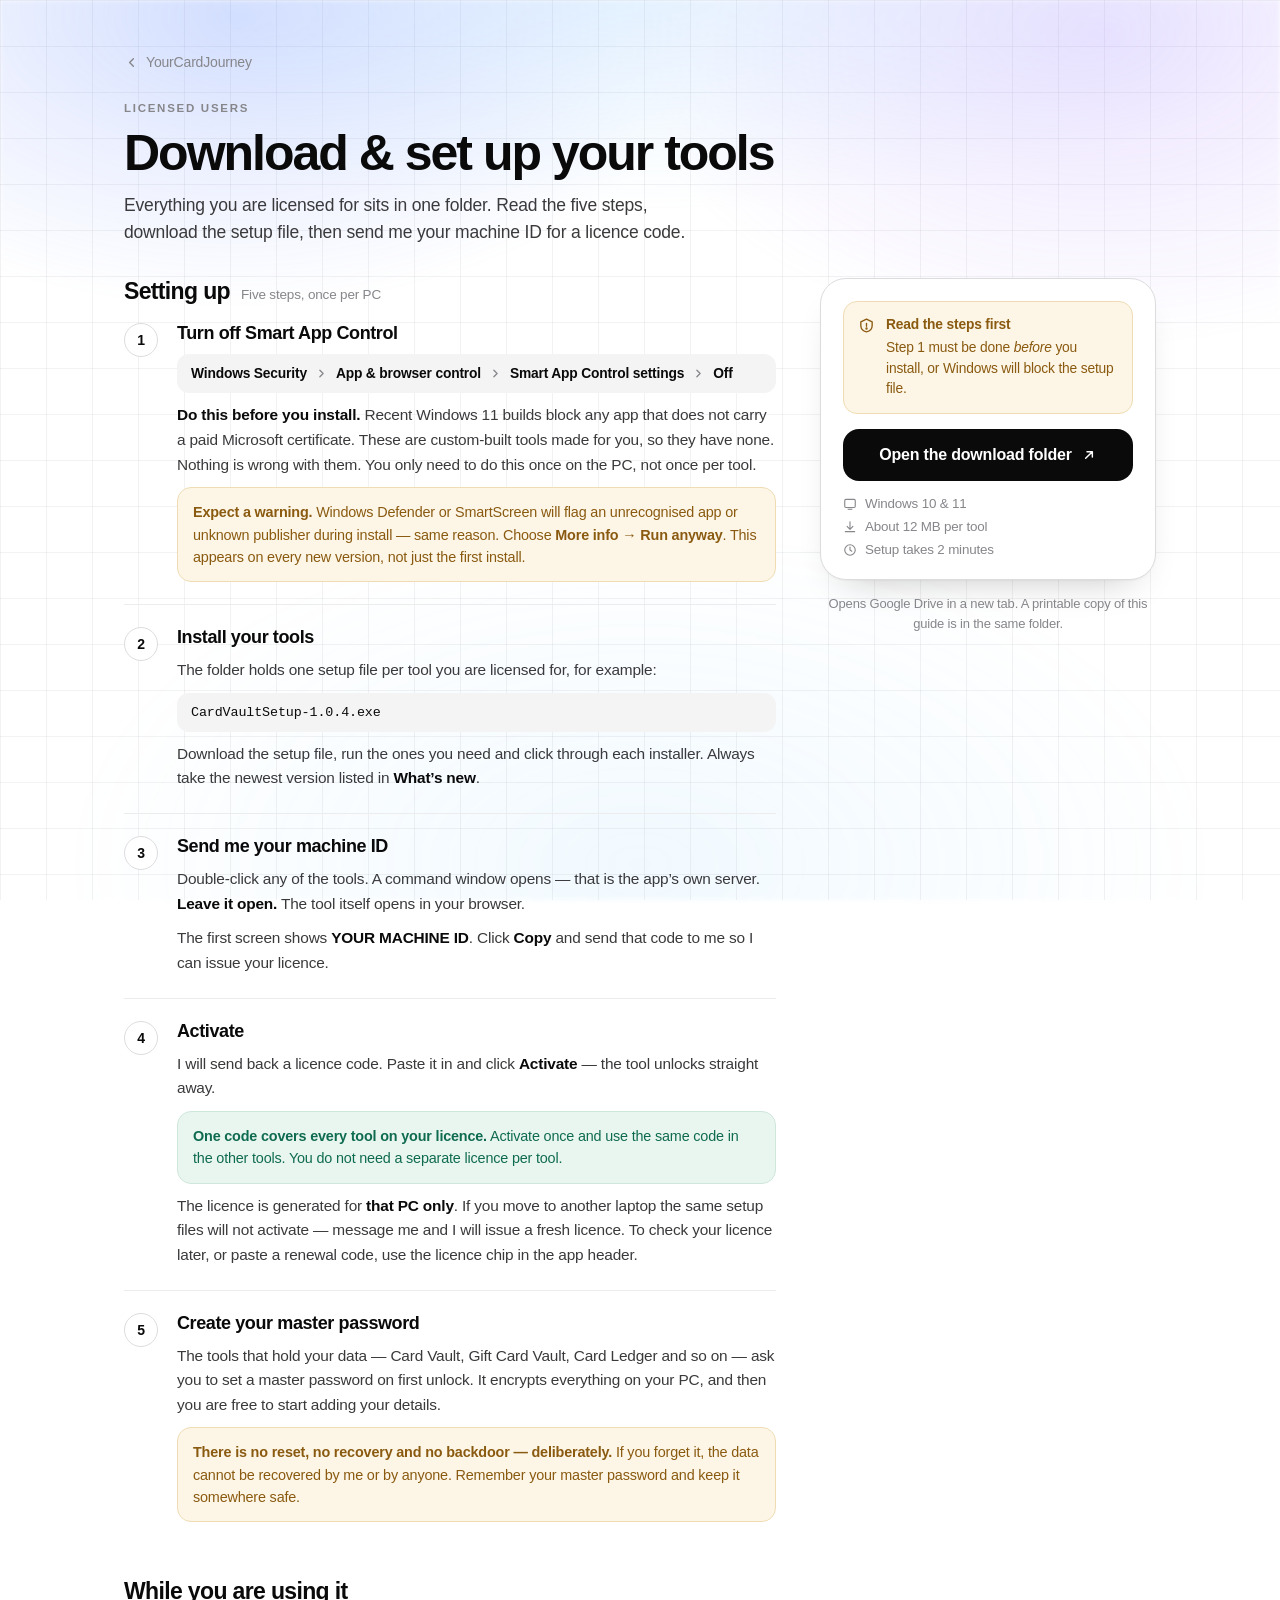
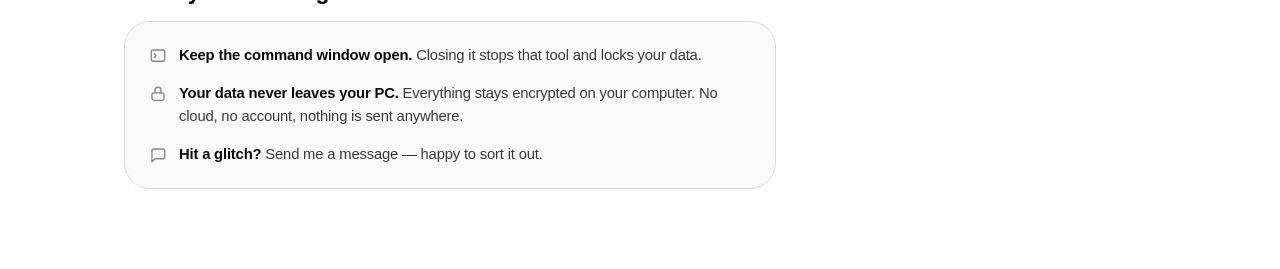
==== download/index.html @ f2fdae92 "Add download page for licensed users Hosts the setup guide at /download and links out to the Drive f" ====
<!DOCTYPE html>
<html lang="en">
<head>
  <meta charset="UTF-8" />
  <meta name="viewport" content="width=device-width, initial-scale=1.0" />
  <title>Download — YourCardJourney</title>
  <meta name="description" content="Download and set up your YourCardJourney tools." />
  <meta name="robots" content="noindex, nofollow" />
  <link rel="icon" type="image/svg+xml" href="../favicon.svg" />
  <link rel="preconnect" href="https://rsms.me/" />
  <link rel="stylesheet" href="https://rsms.me/inter/inter.css" />
  <link rel="stylesheet" href="../styles.css" />
</head>
<body>

<style>
  /* Download page — scoped. Uses the site's own tokens, adds none. */
  .dl{
    --amber:#8a5a10; --amber-bg:#fdf6e7; --amber-line:#efdcb4;
    --ok:#0f6b4f; --ok-bg:#e9f6f0; --ok-line:#cfe6db;
    max-width:1080px;margin:0 auto;
    padding:clamp(28px,6vh,54px) 24px 80px;
    display:flex;flex-direction:column;gap:32px;
  }
  .dl a{transition:color .25s var(--ease),opacity .25s var(--ease),transform .25s var(--ease);}

  .dl-back{
    font-size:14px;color:var(--muted);
    display:inline-flex;align-items:center;gap:7px;width:fit-content;
  }
  .dl-back:hover{color:var(--ink);}

  /* ---- hero ---- */
  .dl-hero{display:flex;flex-direction:column;gap:13px;}
  .dl-eyebrow{
    font-size:11.5px;letter-spacing:.15em;text-transform:uppercase;
    color:var(--muted);font-weight:650;
  }
  .dl-hero h1{
    font-size:clamp(34px,6.4vw,50px);line-height:1.04;
    letter-spacing:-0.04em;font-weight:700;text-wrap:balance;
  }
  .dl-hero p{color:var(--ink-2);font-size:17.5px;line-height:1.55;max-width:58ch;}

  /* ---- two-column shell ---- */
  .dl-cols{
    display:grid;grid-template-columns:minmax(0,1fr) 336px;
    gap:44px;align-items:start;
  }
  .dl-main{display:flex;flex-direction:column;gap:34px;min-width:0;}
  .dl-aside{position:sticky;top:26px;display:flex;flex-direction:column;gap:14px;}

  /* ---- download card (right) ---- */
  .dl-get{
    background:var(--bg);
    border:1px solid var(--line-2);
    border-radius:var(--radius);
    padding:22px;
    display:flex;flex-direction:column;gap:15px;
    box-shadow:0 1px 2px rgba(10,10,11,.04),0 18px 40px -24px rgba(10,10,11,.3);
  }
  .dl-first{
    display:flex;gap:11px;align-items:flex-start;
    border:1px solid var(--amber-line);background:var(--amber-bg);
    border-radius:14px;padding:13px 14px;
  }
  .dl-first svg{flex:none;width:17px;height:17px;color:var(--amber);margin-top:2px;}
  .dl-first p{font-size:13.8px;line-height:1.5;color:var(--amber);}
  .dl-first b{font-weight:700;display:block;margin-bottom:2px;}
  .dl-btn{
    display:flex;align-items:center;justify-content:center;gap:9px;
    background:var(--ink);color:#fff;
    font-size:16px;font-weight:650;letter-spacing:-0.012em;
    padding:17px 20px;border-radius:var(--radius-sm);text-align:center;
  }
  .dl-btn:hover{transform:translateY(-2px);opacity:.92;}
  .dl-btn:focus-visible{outline:2px solid var(--ink);outline-offset:3px;}
  .dl-getmeta{display:flex;flex-direction:column;gap:8px;}
  .dl-getmeta span{
    display:flex;align-items:center;gap:8px;
    font-size:13.4px;color:var(--muted);font-variant-numeric:tabular-nums;
  }
  .dl-getmeta svg{width:14px;height:14px;flex:none;}
  .dl-aside-foot{
    font-size:13px;color:var(--muted);line-height:1.55;text-align:center;padding:0 6px;
  }

  /* ---- section heads ---- */
  .dl-sec{display:flex;flex-direction:column;gap:16px;}
  .dl-sechead{display:flex;align-items:baseline;gap:11px;flex-wrap:wrap;}
  .dl-sechead h2{font-size:23px;letter-spacing:-0.028em;font-weight:700;}
  .dl-sechead em{font-style:normal;font-size:13.5px;color:var(--muted);}

  /* ---- steps ---- */
  .dl-steps{display:flex;flex-direction:column;}
  .dl-step{
    display:grid;grid-template-columns:36px 1fr;gap:17px;
    padding:22px 0;border-top:1px solid var(--line);
  }
  .dl-step:first-child{border-top:none;padding-top:2px;}
  .dl-num{
    width:34px;height:34px;border-radius:50%;
    border:1px solid var(--line-2);background:var(--bg);
    display:flex;align-items:center;justify-content:center;
    font-size:14px;font-weight:700;letter-spacing:-0.02em;
    font-variant-numeric:tabular-nums;
  }
  .dl-body{display:flex;flex-direction:column;gap:10px;min-width:0;}
  .dl-body h3{font-size:18px;letter-spacing:-0.022em;font-weight:650;}
  .dl-body p{font-size:15.4px;line-height:1.6;color:var(--ink-2);}
  .dl-body strong{color:var(--ink);font-weight:650;}

  .dl-path{
    display:block;
    font-family:ui-monospace,"Cascadia Mono",Consolas,monospace;
    font-size:13.4px;letter-spacing:-0.01em;
    background:var(--tile);color:var(--tile-ink);
    border-radius:12px;padding:12px 14px;
    overflow-x:auto;white-space:nowrap;
  }
  .dl-crumb{
    display:flex;flex-wrap:wrap;align-items:center;gap:8px;
    font-size:13.8px;font-weight:600;
    background:var(--tile);border-radius:12px;padding:12px 14px;
  }
  .dl-crumb svg{width:13px;height:13px;color:var(--muted);flex:none;}

  .dl-callout{
    border-radius:14px;padding:13px 15px;
    font-size:14.4px;line-height:1.55;
    border:1px solid var(--amber-line);background:var(--amber-bg);color:var(--amber);
  }
  .dl-callout strong{color:var(--amber);font-weight:700;}
  .dl-callout.is-key{border-color:var(--ok-line);background:var(--ok-bg);color:var(--ok);}
  .dl-callout.is-key strong{color:var(--ok);}

  /* ---- closing notes ---- */
  .dl-notes{
    border:1px solid var(--line-2);border-radius:var(--radius);
    padding:22px 24px;display:flex;flex-direction:column;gap:15px;
    background:var(--bg-soft);
  }
  .dl-note{display:flex;gap:12px;align-items:flex-start;}
  .dl-note svg{flex:none;width:18px;height:18px;margin-top:3px;color:var(--muted);}
  .dl-note span{font-size:14.8px;line-height:1.55;color:var(--ink-2);}
  .dl-note b{color:var(--ink);font-weight:650;}

  /* ---- stacked layout ---- */
  @media (max-width:900px){
    .dl-cols{grid-template-columns:1fr;gap:30px;}
    .dl-aside{position:static;order:-1;}
    .dl-getmeta{flex-direction:row;flex-wrap:wrap;gap:6px 16px;justify-content:center;}
  }
  @media (max-width:560px){
    .dl-step{grid-template-columns:30px 1fr;gap:13px;}
    .dl-num{width:28px;height:28px;font-size:12.5px;}
  }
  @media (prefers-reduced-motion:reduce){ .dl-btn:hover{transform:none;} }
</style>

<main class="dl">

  <a class="dl-back" href="../">
    <svg width="15" height="15" viewBox="0 0 24 24" fill="none" stroke="currentColor" stroke-width="2.2" stroke-linecap="round" stroke-linejoin="round"><path d="M15 18l-6-6 6-6"/></svg>
    YourCardJourney
  </a>

  <header class="dl-hero">
    <div class="dl-eyebrow">Licensed users</div>
    <h1>Download &amp; set up your tools</h1>
    <p>Everything you are licensed for sits in one folder. Read the five steps, download the setup file, then send me your machine ID for a licence code.</p>
  </header>

  <div class="dl-cols">

    <!-- ===== left: the instructions ===== -->
    <div class="dl-main">

      <section class="dl-sec">
        <div class="dl-sechead">
          <h2>Setting up</h2>
          <em>Five steps, once per PC</em>
        </div>

        <div class="dl-steps">

          <div class="dl-step">
            <div class="dl-num">1</div>
            <div class="dl-body">
              <h3>Turn off Smart App Control</h3>
              <div class="dl-crumb">
                Windows Security
                <svg viewBox="0 0 24 24" fill="none" stroke="currentColor" stroke-width="2.4" stroke-linecap="round" stroke-linejoin="round"><path d="M9 18l6-6-6-6"/></svg>
                App &amp; browser control
                <svg viewBox="0 0 24 24" fill="none" stroke="currentColor" stroke-width="2.4" stroke-linecap="round" stroke-linejoin="round"><path d="M9 18l6-6-6-6"/></svg>
                Smart App Control settings
                <svg viewBox="0 0 24 24" fill="none" stroke="currentColor" stroke-width="2.4" stroke-linecap="round" stroke-linejoin="round"><path d="M9 18l6-6-6-6"/></svg>
                Off
              </div>
              <p><strong>Do this before you install.</strong> Recent Windows 11 builds block any app that does not carry a paid Microsoft certificate. These are custom-built tools made for you, so they have none. Nothing is wrong with them. You only need to do this once on the PC, not once per tool.</p>
              <div class="dl-callout">
                <strong>Expect a warning.</strong> Windows Defender or SmartScreen will flag an unrecognised app or unknown publisher during install — same reason. Choose <strong>More info → Run anyway</strong>. This appears on every new version, not just the first install.
              </div>
            </div>
          </div>

          <div class="dl-step">
            <div class="dl-num">2</div>
            <div class="dl-body">
              <h3>Install your tools</h3>
              <p>The folder holds one setup file per tool you are licensed for, for example:</p>
              <code class="dl-path">CardVaultSetup-1.0.4.exe</code>
              <p>Download the setup file, run the ones you need and click through each installer. Always take the newest version listed in <strong>What&rsquo;s new</strong>.</p>
            </div>
          </div>

          <div class="dl-step">
            <div class="dl-num">3</div>
            <div class="dl-body">
              <h3>Send me your machine ID</h3>
              <p>Double-click any of the tools. A command window opens — that is the app&rsquo;s own server. <strong>Leave it open.</strong> The tool itself opens in your browser.</p>
              <p>The first screen shows <strong>YOUR MACHINE ID</strong>. Click <strong>Copy</strong> and send that code to me so I can issue your licence.</p>
            </div>
          </div>

          <div class="dl-step">
            <div class="dl-num">4</div>
            <div class="dl-body">
              <h3>Activate</h3>
              <p>I will send back a licence code. Paste it in and click <strong>Activate</strong> — the tool unlocks straight away.</p>
              <div class="dl-callout is-key">
                <strong>One code covers every tool on your licence.</strong> Activate once and use the same code in the other tools. You do not need a separate licence per tool.
              </div>
              <p>The licence is generated for <strong>that PC only</strong>. If you move to another laptop the same setup files will not activate — message me and I will issue a fresh licence. To check your licence later, or paste a renewal code, use the licence chip in the app header.</p>
            </div>
          </div>

          <div class="dl-step">
            <div class="dl-num">5</div>
            <div class="dl-body">
              <h3>Create your master password</h3>
              <p>The tools that hold your data — Card Vault, Gift Card Vault, Card Ledger and so on — ask you to set a master password on first unlock. It encrypts everything on your PC, and then you are free to start adding your details.</p>
              <div class="dl-callout">
                <strong>There is no reset, no recovery and no backdoor — deliberately.</strong> If you forget it, the data cannot be recovered by me or by anyone. Remember your master password and keep it somewhere safe.
              </div>
            </div>
          </div>

        </div>
      </section>

      <section class="dl-sec">
        <div class="dl-sechead"><h2>While you are using it</h2></div>
        <div class="dl-notes">
          <div class="dl-note">
            <svg viewBox="0 0 24 24" fill="none" stroke="currentColor" stroke-width="1.8" stroke-linecap="round" stroke-linejoin="round"><rect x="3" y="4" width="18" height="15" rx="2.4"/><path d="M7 9l2.5 2.5L7 14"/></svg>
            <span><b>Keep the command window open.</b> Closing it stops that tool and locks your data.</span>
          </div>
          <div class="dl-note">
            <svg viewBox="0 0 24 24" fill="none" stroke="currentColor" stroke-width="1.8" stroke-linecap="round" stroke-linejoin="round"><rect x="4" y="10.5" width="16" height="10" rx="2.4"/><path d="M8 10.5V7a4 4 0 018 0v3.5"/></svg>
            <span><b>Your data never leaves your PC.</b> Everything stays encrypted on your computer. No cloud, no account, nothing is sent anywhere.</span>
          </div>
          <div class="dl-note">
            <svg viewBox="0 0 24 24" fill="none" stroke="currentColor" stroke-width="1.8" stroke-linecap="round" stroke-linejoin="round"><path d="M21 15a2 2 0 01-2 2H8l-4 4V6a2 2 0 012-2h13a2 2 0 012 2z"/></svg>
            <span><b>Hit a glitch?</b> Send me a message — happy to sort it out.</span>
          </div>
        </div>
      </section>

    </div>

    <!-- ===== right: the download ===== -->
    <aside class="dl-aside">
      <div class="dl-get">

        <div class="dl-first">
          <svg viewBox="0 0 24 24" fill="none" stroke="currentColor" stroke-width="1.9" stroke-linecap="round" stroke-linejoin="round"><path d="M12 3l8 4v5c0 4.6-3.4 8-8 9-4.6-1-8-4.4-8-9V7z"/><path d="M12 9v4"/><circle cx="12" cy="16.2" r=".7" fill="currentColor"/></svg>
          <p><b>Read the steps first</b>Step 1 must be done <em>before</em> you install, or Windows will block the setup file.</p>
        </div>

        <a class="dl-btn" href="https://drive.google.com/drive/folders/1nf1-8qKy1VycsJZbAxqwrcM1m_9rarsT" target="_blank" rel="noopener">
          Open the download folder
          <svg width="16" height="16" viewBox="0 0 24 24" fill="none" stroke="currentColor" stroke-width="2.2" stroke-linecap="round" stroke-linejoin="round"><path d="M7 17L17 7M9 7h8v8"/></svg>
        </a>

        <div class="dl-getmeta">
          <span><svg viewBox="0 0 24 24" fill="none" stroke="currentColor" stroke-width="1.9" stroke-linejoin="round"><rect x="3" y="4" width="18" height="14" rx="2"/><path d="M8 21h8"/></svg>Windows 10 &amp; 11</span>
          <span><svg viewBox="0 0 24 24" fill="none" stroke="currentColor" stroke-width="1.9" stroke-linecap="round" stroke-linejoin="round"><path d="M12 3v12M7 11l5 5 5-5M4 20h16"/></svg>About 12 MB per tool</span>
          <span><svg viewBox="0 0 24 24" fill="none" stroke="currentColor" stroke-width="1.9" stroke-linecap="round" stroke-linejoin="round"><circle cx="12" cy="12" r="9"/><path d="M12 7v5l3 2"/></svg>Setup takes 2 minutes</span>
        </div>

      </div>
      <div class="dl-aside-foot">Opens Google Drive in a new tab. A printable copy of this guide is in the same folder.</div>
    </aside>

  </div>

</main>
</body>
</html>
---- styles.css ----
:root {
  --bg: #ffffff;
  --bg-soft: #fafafa;
  --tile: #f4f4f5;
  --tile-ink: #0b0b0c;
  --ink: #0a0a0b;
  --ink-2: #3a3a3d;
  --muted: #86868b;
  --line: #ececed;
  --line-2: #dcdcde;
  --radius: 26px;
  --radius-sm: 16px;
  --max: 1200px;
  --ease: cubic-bezier(0.22, 1, 0.36, 1);
  --font: "Inter var", "Inter", -apple-system, BlinkMacSystemFont, "SF Pro Display", "Segoe UI", sans-serif;
}

* { box-sizing: border-box; margin: 0; padding: 0; }

html { scroll-behavior: smooth; -webkit-text-size-adjust: 100%; }

body {
  font-family: var(--font);
  background: var(--bg);
  color: var(--ink);
  letter-spacing: -0.011em;
  -webkit-font-smoothing: antialiased;
  text-rendering: optimizeLegibility;
  overflow-x: hidden;
  position: relative;
}

/* ---------- Ambient background: fine grid + soft gradients ---------- */
/* Layer 1 — faint horizontal + vertical lines, radially masked so they
   stay whisper-light and never read as harsh contrast. */
/* Full-bleed rectangle grid — spans the entire page end to end,
   behind the header, hero, tools, license cards and footer alike.
   No radial mask: the ruled lines run edge to edge, kept whisper-light. */
body::before {
  content: "";
  position: fixed;
  inset: 0;
  z-index: -2;
  pointer-events: none;
  background-image:
    linear-gradient(to right, rgba(15, 23, 42, 0.055) 1px, transparent 1px),
    linear-gradient(to bottom, rgba(15, 23, 42, 0.055) 1px, transparent 1px);
  background-size: 46px 46px;
}

/* Layer 2 — soft, transparent colour washes (blue / lavender / cyan)
   that bleed together like the reference, no hard edges. */
body::after {
  content: "";
  position: fixed;
  inset: 0;
  z-index: -1;
  pointer-events: none;
  background:
    radial-gradient(54% 46% at 18% 2%,  rgba(99, 132, 255, 0.24), transparent 70%),
    radial-gradient(52% 48% at 86% 4%,  rgba(168, 128, 255, 0.22), transparent 72%),
    radial-gradient(70% 30% at 50% 0%,  rgba(120, 200, 255, 0.16), transparent 78%),
    radial-gradient(60% 50% at 50% 96%, rgba(120, 200, 255, 0.10), transparent 75%);
  filter: blur(2px);
}

::selection { background: var(--ink); color: #fff; }

a { color: inherit; text-decoration: none; }

/* ---------- Nav ---------- */
.nav {
  position: sticky;
  top: 0;
  z-index: 50;
  /* transparent at the top so the grid + gradient show through the header */
  background: transparent;
  border-bottom: 1px solid transparent;
  transition: border-color 0.4s var(--ease), background 0.4s var(--ease), backdrop-filter 0.4s var(--ease);
}

.nav.scrolled {
  border-bottom-color: var(--line);
  background: rgba(255, 255, 255, 0.85);
  backdrop-filter: saturate(180%) blur(20px);
  -webkit-backdrop-filter: saturate(180%) blur(20px);
}

.nav-inner {
  max-width: var(--max);
  margin: 0 auto;
  padding: 10px 26px;
  display: flex;
  align-items: center;
  justify-content: space-between;
  gap: 20px;
}

/* Brand lockup — jewel mark + two-tone wordmark + micro-tagline */
.brand {
  display: inline-flex;
  align-items: center;
  gap: 13px;
  transition: transform 0.3s var(--ease);
}
.brand:hover { transform: translateY(-1px); }
.brand:active { transform: translateY(0); }

/* the mark — a solid ink tile with a single clean card-on-a-journey glyph */
.brand-mark {
  display: inline-flex;
  align-items: center;
  border-radius: 13px;
  box-shadow:
    0 1px 2px rgba(8, 11, 18, 0.20),
    0 6px 16px -8px rgba(8, 11, 18, 0.30);
  transition: box-shadow 0.35s var(--ease), transform 0.35s var(--ease);
}
.brand-mark .ico {
  width: 44px; height: 44px;
  display: block;
}
.brand:hover .brand-mark {
  transform: translateY(-1px) scale(1.03);
  box-shadow:
    0 1px 2px rgba(8, 11, 18, 0.22),
    0 12px 24px -10px rgba(8, 11, 18, 0.42);
}
/* the journey line draws itself on hover */
.mk-rise {
  stroke-dasharray: 100;
  stroke-dashoffset: 0;
  transition: stroke-dashoffset 0.7s var(--ease);
}
.brand:hover .mk-rise { stroke-dashoffset: 100; animation: mk-redraw 0.7s var(--ease) 0.02s; }
@keyframes mk-redraw {
  0%   { stroke-dashoffset: 100; }
  100% { stroke-dashoffset: 0; }
}

/* wordmark — "YourCard" in ink, "Journey" in a quiet muted tone */
.brand-text {
  display: flex;
  flex-direction: column;
  gap: 3px;
}
.brand-word {
  font-family: var(--font);
  font-weight: 780;
  font-size: 21px;
  letter-spacing: -0.032em;
  line-height: 1;
  color: var(--ink);
  white-space: nowrap;
}
.brand-word em {
  font-style: normal;
  font-weight: 640;
  color: var(--muted);
  transition: color 0.35s var(--ease);
}
.brand:hover .brand-word em { color: var(--ink-2); }
.brand-tag {
  font-size: 10px;
  font-weight: 600;
  letter-spacing: 0.14em;
  text-transform: uppercase;
  color: var(--muted);
  white-space: nowrap;
}

@media (prefers-reduced-motion: reduce) {
  .mk-rise { transition: none; }
  .brand:hover .mk-rise { animation: none; }
}

.nav-links { display: flex; gap: 30px; }

.nav-links a {
  position: relative;
  color: var(--muted);
  font-size: 14.5px;
  font-weight: 500;
  padding: 4px 0;
  transition: color 0.25s var(--ease);
}

.nav-links a::after {
  content: "";
  position: absolute;
  left: 0; right: 0; bottom: -2px;
  height: 1.5px;
  background: var(--ink);
  transform: scaleX(0);
  transform-origin: left;
  transition: transform 0.35s var(--ease);
}

.nav-links a:hover { color: var(--ink); }
.nav-links a:hover::after,
.nav-links a.active::after { transform: scaleX(1); }
.nav-links a.active { color: var(--ink); }

/* ---------- Hero ---------- */
.hero {
  max-width: var(--max);
  margin: 0 auto;
  padding: 34px 26px 20px;
  text-align: center;
  position: relative;
}
.hero > *:not(.hero-fx):not(.speedway) { position: relative; z-index: 2; }

/* ---------- Rotating 3D time / automation backdrop ---------- */
.hero-fx {
  position: absolute;
  inset: -30px 0 0;
  z-index: 0;
  pointer-events: none;
  overflow: hidden;
  perspective: 900px;          /* gives the tumble real depth */
}
.hero-fx .fx {
  position: absolute;
  color: var(--ink);
  opacity: 0.22;
  stroke-width: 1.5;
  transform-box: fill-box;
  transform-origin: center;
  will-change: transform;
  animation: fx-tumble linear infinite, fx-float ease-in-out infinite alternate;
}
.hero-fx .fx path,
.hero-fx .fx circle,
.hero-fx .fx line,
.hero-fx .fx polyline { vector-effect: non-scaling-stroke; }

/* clean in-plane spin — the glyphs clearly rotate like turning cogs */
@keyframes fx-tumble {
  to { transform: rotate(360deg); }
}
@keyframes fx-float { to { translate: 0 -18px; } }

/* each shape: own position, size, speed & spin axis — kept out of the text column */
.fx-clock     { top: 12%;  left: 7%;   width: 74px;  height: 74px;  opacity: 0.18; animation-duration: 14s, 7s; }
.fx-gear      { top: 56%;  left: 12%;  width: 58px;  height: 58px;  animation-duration: 11s, 9s;  animation-direction: reverse, alternate; }
.fx-stopwatch { top: 16%;  right: 8%;  width: 66px;  height: 66px;  animation-duration: 13s, 8s;  animation-direction: reverse, alternate; }
.fx-loop      { top: 62%;  right: 11%; width: 62px;  height: 62px;  animation-duration: 10s, 6.5s; }
.fx-poly      { top: 36%;  left: 2%;   width: 88px;  height: 88px;  opacity: 0.12; animation-duration: 18s, 11s; }
.fx-hourglass { top: 40%;  right: 2%;  width: 54px;  height: 54px;  animation-duration: 12s, 7.5s; animation-direction: reverse, alternate; }

/* ---------- Footer acceleration line ----------
   Story: a clock walks the track by hand at a 0.5× crawl (red). At the
   1K-cards checkpoint it steps up to 1.0× (amber); at the Tools gear it
   rockets to 3.4× (green) and is gone. Told in the page's own thin,
   abstract line-art — no cartoon.

   Timing budget (11s loop): the crawl gets most of the clock, the sprint
   almost none — so the eye reads distance ÷ speed as real acceleration.
     0%→53%  : 0.5×  crawl   (0% → 16%, the long walk)
     53%→80% : 1.8×  faster  (16% → 53%)
     80%→100%: 3.4×  sprint  (53% → 104%, gone) */
.boostline {
  --boost-red:   #ef4444;
  --boost-amber: #f59e0b;
  --boost-green: #0ea371;
  position: relative;
  max-width: var(--max);
  margin: 0 auto;
  text-align: center;
}
.boost-track {
  position: relative;
  height: 60px;
  /* the baseline the traveller rides on */
  background: linear-gradient(90deg, transparent, var(--line-2) 14%, var(--line-2) 86%, transparent) center / 100% 1.5px no-repeat;
  -webkit-mask-image: linear-gradient(90deg, transparent, #000 8%, #000 92%, transparent);
  mask-image: linear-gradient(90deg, transparent, #000 8%, #000 92%, transparent);
  overflow: hidden;
}
/* steady pace ticks on the approach — a calm, even rhythm that fades
   out as it nears the first checkpoint */
.boost-track .pace {
  position: absolute;
  left: 0; top: 50%;
  width: 16%; height: 12px;
  transform: translateY(-50%);
  background: repeating-linear-gradient(90deg, var(--line-2) 0 1.5px, transparent 1.5px 30px);
  -webkit-mask-image: linear-gradient(90deg, transparent, #000 20%, transparent);
  mask-image: linear-gradient(90deg, transparent, #000 20%, transparent);
  opacity: 0.9;
}
/* ── the two card checkpoints ──
   node-a (16%) and node-b (53%). Each sits dim on the line and flares in
   its stage colour the instant the clock touches it. */
.boost-track .node {
  position: absolute;
  top: 50%;
  transform: translate(-50%, -50%);
  color: var(--line-2);
  line-height: 0;
}
.boost-track .node svg { display: block; width: 38px; height: 38px; }
.boost-track .node-a { left: 16%; animation: node-a-lit 11s infinite; }
.boost-track .node-b { left: 53%; animation: node-b-lit 11s infinite; }
@keyframes node-a-lit {              /* lights amber when touched, then holds lit until the clock exits */
  0%, 51%   { color: var(--line-2); filter: none; }
  53%       { color: var(--boost-amber); filter: drop-shadow(0 0 8px rgba(245, 158, 11, 0.65)); }
  100%      { color: var(--boost-amber); filter: drop-shadow(0 0 4px rgba(245, 158, 11, 0.35)); }
}
@keyframes node-b-lit {             /* flares green as the 1.8× → 3.4× sprint fires */
  0%, 78%   { color: var(--line-2); filter: none; }
  80%       { color: var(--boost-green); filter: drop-shadow(0 0 8px rgba(14, 163, 113, 0.65)); }
  100%      { color: var(--boost-green); filter: drop-shadow(0 0 4px rgba(14, 163, 113, 0.35)); }
}
/* the traveller: an analog clock with a stretching speed-tail (::before) */
.boost-track .comet {
  position: absolute;
  top: 50%; left: 0;
  transform: translateY(-50%);
  width: 40px; height: 40px;
  color: var(--boost-red);        /* red crawl → amber → green sprint */
  will-change: left;
  filter: drop-shadow(0 0 5px currentColor);
  animation: comet-travel 11s infinite, comet-color 11s infinite;
}
.boost-track .comet svg { display: block; width: 40px; height: 40px; }
@keyframes comet-travel {
  0%   { left: -4%; animation-timing-function: linear; }          /* 0.5× crawl by hand */
  53%  { left: 16%; animation-timing-function: linear; }          /* touch card 1 → 1.8× */
  80%  { left: 53%; animation-timing-function: cubic-bezier(0.5, 0, 0.75, 0.25); } /* touch card 2 → 3.4× */
  100% { left: 104%; }                                            /* gone */
}
@keyframes comet-color {
  0%,   52.9% { color: var(--boost-red); }     /* stage 1 — 0.5× */
  53%,  79.9% { color: var(--boost-amber); }   /* stage 2 — 1.8× */
  80%,  100%  { color: var(--boost-green); }   /* stage 3 — 3.4× */
}
/* the hands step up a gear at each checkpoint — 1 turn in the long crawl,
   2 in the middle, 3 in the blur-fast sprint: the same distance-÷-speed
   read, told on the dial. */
.boost-track .comet .ch-h,
.boost-track .comet .ch-m {
  transform-box: view-box;
  transform-origin: 12px 12px;
}
.boost-track .comet .ch-m { animation: hand-accel 11s linear infinite; }
.boost-track .comet .ch-h { animation: hand-accel-slow 11s linear infinite; }
@keyframes hand-accel {
  0%   { transform: rotate(0deg); }
  53%  { transform: rotate(360deg); }    /* 0.5× — one slow sweep */
  80%  { transform: rotate(1080deg); }   /* 1.8× — much more ground */
  100% { transform: rotate(2160deg); }   /* 3.4× — spun into a blur */
}
@keyframes hand-accel-slow {
  0%   { transform: rotate(0deg); }
  53%  { transform: rotate(60deg); }
  80%  { transform: rotate(230deg); }
  100% { transform: rotate(560deg); }
}
.boost-track .comet::before {
  content: "";
  position: absolute;
  right: 100%; top: 50%;
  height: 2px;
  margin-right: -3px;
  transform: translateY(-50%);
  border-radius: 2px;
  background: linear-gradient(90deg, transparent, currentColor);
  animation: comet-tail 11s infinite;
}
@keyframes comet-tail {
  0%,  52%  { width: 8px;   opacity: 0.4; }   /* stub during the 0.5× crawl */
  53%, 78%  { width: 26px;  opacity: 0.7; }   /* a little longer at 1.8× */
  91%       { width: 120px; opacity: 0.95; }  /* streaked out in the 3.4× sprint */
  100%      { width: 40px;  opacity: 0; }
}
.boost-caption {
  margin-top: 8px;
  font-size: clamp(19px, 2.6vw, 25px);
  letter-spacing: -0.025em;
  line-height: 1.35;
  color: var(--muted);
}
.boost-caption .grad-word { font-weight: 600; }
@media (prefers-reduced-motion: reduce) {
  .boost-track .comet,
  .boost-track .comet::before,
  .boost-track .comet .ch-h,
  .boost-track .comet .ch-m,
  .boost-track .node-a,
  .boost-track .node-b { animation: none; }
  .boost-track .comet { left: 104%; color: var(--boost-green); }
  .boost-track .node-a { color: var(--boost-amber); }
  .boost-track .node-b { color: var(--boost-green); }
}

.eyebrow {
  display: inline-flex;
  align-items: center;
  gap: 8px;
  font-size: 12.5px;
  font-weight: 500;
  letter-spacing: 0.04em;
  text-transform: uppercase;
  color: var(--muted);
  padding: 7px 14px;
  border: 1px solid var(--line);
  border-radius: 999px;
  margin-bottom: 34px;
}

.eyebrow .dot {
  width: 6px; height: 6px; border-radius: 50%;
  background: var(--ink);
  animation: pulse 2.4s var(--ease) infinite;
}

@keyframes pulse {
  0%, 100% { opacity: 1; transform: scale(1); }
  50% { opacity: 0.35; transform: scale(0.75); }
}

.hero h1 {
  font-size: clamp(38px, 6.4vw, 74px);
  font-weight: 680;
  line-height: 1.02;
  letter-spacing: -0.045em;
}

.hero h1 .line { display: block; overflow: hidden; }
.hero h1 .line span { display: inline-block; will-change: transform; }
.js .hero h1 .line span { transform: translateY(108%); animation: rise 0.95s var(--ease) forwards; }
.js .hero h1 .line:nth-child(1) span { animation-delay: 0.12s; }
.js .hero h1 .line:nth-child(2) span { animation-delay: 0.21s; }
@keyframes rise { to { transform: translateY(0); } }

/* gradient keyword in the headline */
.grad-word {
  font-style: normal;
  background: linear-gradient(100deg, #6366f1 0%, #a855f7 34%, #ec4899 62%, #f97316 100%);
  -webkit-background-clip: text;
  background-clip: text;
  -webkit-text-fill-color: transparent;
  color: transparent;
}

.hero-sub {
  margin: 34px auto 0;
  max-width: 560px;
  font-size: clamp(16px, 2vw, 19px);
  line-height: 1.5;
  color: var(--muted);
  font-weight: 400;
}

/* staggered story reveal */
.js .hero-sub > * { opacity: 0; transform: translateY(14px); animation: story-in 0.8s var(--ease) forwards; }
.js .hero-sub > *:nth-child(1) { animation-delay: 0.45s; }
.js .hero-sub > *:nth-child(2) { animation-delay: 0.62s; }
.js .hero-sub > *:nth-child(3) { animation-delay: 0.82s; }
.js .hero-sub > *:nth-child(4) { animation-delay: 1.0s; }
@keyframes story-in { to { opacity: 1; transform: translateY(0); } }

.story-open {
  font-size: 13px;
  font-weight: 560;
  letter-spacing: 0.09em;
  text-transform: uppercase;
  color: var(--muted);
}

/* escalation: cards → rewards → chaos, each louder than the last */
.hero-sub-accent {
  margin-top: 14px;
  font-size: clamp(19px, 2.6vw, 25px);
  letter-spacing: -0.025em;
  line-height: 1.35;
}
.esc-1 { font-weight: 480; color: var(--muted); }
.esc-2 { font-weight: 600; color: var(--ink-2); }
.esc-3 {
  font-weight: 720;
  background: linear-gradient(95deg, var(--ink) 20%, #dc2626 75%, #f97316 100%);
  -webkit-background-clip: text;
  background-clip: text;
  -webkit-text-fill-color: transparent;
  color: transparent;
}

.story-intro { margin-top: 16px; }

/* "Your Private Apps" label sitting above the three promise pills */
.built-label {
  margin-top: 30px;
  font-size: 12.5px;
  font-weight: 600;
  letter-spacing: 0.14em;
  text-transform: uppercase;
  color: var(--muted);
}
.built-label::before,
.built-label::after {
  content: "";
  display: inline-block;
  width: 26px; height: 1px;
  vertical-align: middle;
  margin: 0 12px;
  background: var(--line-2);
}

/* built-to inline pills — one line, one colour, centered on the page */
.hero-built {
  margin: 26px 0 0 calc(50% - 50vw);
  width: 100vw;
  padding: 0 20px;
  display: flex;
  justify-content: center;
  align-items: center;
  gap: 44px;
  flex-wrap: nowrap;
}
.pill {
  display: inline-flex;
  align-items: center;
  gap: 14px;
  font-size: clamp(18px, 2.2vw, 23px);
  font-weight: 660;
  letter-spacing: -0.022em;
  color: var(--ink);
  white-space: nowrap;
  transition: transform 0.3s var(--ease);
}
.pill:hover { transform: translateY(-2px); }
.pill-chk {
  flex: 0 0 auto;
  width: 38px; height: 38px;
  border-radius: 50%;
  display: inline-flex;
  align-items: center;
  justify-content: center;
  color: #fff;
  background: var(--ink);
  box-shadow: 0 6px 14px rgba(0, 0, 0, 0.24), inset 0 1px 0 rgba(255, 255, 255, 0.28);
}
.pill-chk svg { width: 22px; height: 22px; overflow: visible; }

/* --- badge vignettes: each one acts out its promise --- */

/* 1 · chaos → order: tangle dissolves into clean rows, then relapses */
.vz-scramble { animation: vz-tangle 3.6s var(--ease) infinite; }
.vz-order    { animation: vz-settle 3.6s var(--ease) infinite; }
@keyframes vz-tangle {
  0%, 38%  { opacity: 1; }
  52%, 86% { opacity: 0; }
  100%     { opacity: 1; }
}
@keyframes vz-settle {
  0%, 38%  { opacity: 0; }
  52%, 86% { opacity: 1; }
  100%     { opacity: 0; }
}

/* 2 · time: hands sweep the dial */
.vz-min, .vz-hour { transform-box: view-box; transform-origin: 12px 12px; }
.vz-min  { animation: vz-sweep 3s linear infinite; }
.vz-hour { animation: vz-sweep 36s linear infinite; }
@keyframes vz-sweep { to { transform: rotate(360deg); } }

/* 3 · reward: the line keeps drawing itself up, star pops at the peak */
.vz-rise {
  stroke-dasharray: 100;
  animation: vz-draw 2.8s var(--ease) infinite;
}
@keyframes vz-draw {
  0%        { stroke-dashoffset: 100; }
  45%, 82%  { stroke-dashoffset: 0; }
  100%      { stroke-dashoffset: -100; }
}
.vz-star {
  transform-box: fill-box;
  transform-origin: center;
  animation: vz-pop 2.8s var(--ease) infinite;
}
@keyframes vz-pop {
  0%, 38%   { transform: scale(0); opacity: 0; }
  50%       { transform: scale(1.25); opacity: 1; }
  58%, 82%  { transform: scale(1); opacity: 1; }
  95%, 100% { transform: scale(0); opacity: 0; }
}

@media (max-width: 720px) {
  .hero-built { flex-wrap: wrap; }
}

@media (prefers-reduced-motion: reduce) {
  .vz-scramble { opacity: 0; }
  .vz-order { opacity: 1; }
  .vz-rise { stroke-dasharray: none; }
  .vz-star { transform: scale(1); opacity: 1; }
}

.hero-cta {
  margin-top: 40px;
  display: flex;
  gap: 14px;
  justify-content: center;
  align-items: center;
  flex-wrap: wrap;
}

.btn {
  display: inline-flex;
  align-items: center;
  gap: 8px;
  padding: 14px 26px;
  border-radius: 999px;
  font-size: 15px;
  font-weight: 550;
  transition: transform 0.3s var(--ease), box-shadow 0.3s var(--ease), background 0.3s var(--ease);
}

.btn-primary {
  background: var(--ink);
  color: #fff;
  box-shadow: 0 1px 2px rgba(0,0,0,0.16);
}
.btn-primary:hover { transform: translateY(-2px); box-shadow: 0 14px 30px rgba(0,0,0,0.18); }
.btn-primary .arw { transition: transform 0.3s var(--ease); }
.btn-primary:hover .arw { transform: translateX(4px); }

.btn-ghost { color: var(--ink-2); font-weight: 500; }
.btn-ghost:hover { color: var(--ink); }

/* Get License — amazon-pay accented outline button beside Explore Tools */
.btn-license {
  color: var(--ink);
  border: 1px solid var(--line-2);
  background: var(--bg);
  box-shadow: 0 1px 2px rgba(0,0,0,0.05);
}
.btn-license .arw { transition: transform 0.3s var(--ease); color: #f97316; }
.btn-license:hover {
  transform: translateY(-2px);
  border-color: #f9a03c;
  box-shadow: 0 12px 26px rgba(249, 115, 22, 0.16);
}
.btn-license:hover .arw { transform: translateX(4px); }

.scroll-cue {
  margin-top: 30px;
  display: inline-flex;
  flex-direction: column;
  align-items: center;
  gap: 10px;
  color: var(--muted);
  font-size: 12px;
  letter-spacing: 0.05em;
  text-transform: uppercase;
}
.scroll-cue .rail {
  width: 1px; height: 40px;
  background: linear-gradient(var(--line-2), transparent);
  position: relative; overflow: hidden;
}
.scroll-cue .rail::after {
  content: ""; position: absolute; left: 0; top: 0;
  width: 1px; height: 14px; background: var(--ink);
  animation: fall 2s var(--ease) infinite;
}
@keyframes fall {
  0% { transform: translateY(-14px); opacity: 0; }
  40% { opacity: 1; }
  100% { transform: translateY(40px); opacity: 0; }
}

/* ---------- Horizontal divider between sections ---------- */
.rule {
  border: 0;
  height: 1px;
  max-width: var(--max);
  margin: 0 auto;
  background: linear-gradient(90deg, transparent, var(--line-2) 12%, var(--line-2) 88%, transparent);
}

/* ---------- Section head ---------- */
.section {
  max-width: var(--max);
  margin: 0 auto;
  padding: 28px 26px 28px;
}
.section-head { text-align: center; margin-bottom: 26px; }
.section-head h2 {
  font-size: clamp(26px, 3.6vw, 40px);
  font-weight: 660;
  letter-spacing: -0.035em;
  line-height: 1.08;
}
.section-head p {
  margin: 14px auto 0;
  max-width: 400px;
  color: var(--muted);
  font-size: 16px;
  line-height: 1.5;
}

/* ---------- Tools grid ---------- */
.tools { position: relative; padding-bottom: 30px; }

.flow-line {
  position: absolute;
  top: 8px; bottom: 60px;
  left: 50%;
  width: 2px;
  transform: translateX(-1px);
  background: linear-gradient(180deg, transparent, var(--line) 8%, var(--line) 92%, transparent);
  overflow: hidden;
  z-index: 0;
  pointer-events: none;
}
.flow-line::after {
  content: "";
  position: absolute; left: 0;
  width: 2px; height: 130px;
  top: -130px;
  background: linear-gradient(180deg, transparent, rgba(10,10,11,0.85), transparent);
  animation: flow 3.6s linear infinite;
}
@keyframes flow {
  0% { top: -130px; }
  100% { top: 100%; }
}

.grid {
  position: relative;
  z-index: 1;
  display: grid;
  grid-template-columns: repeat(4, 1fr);
  gap: 18px;
}

.card {
  position: relative;
  background: var(--bg);
  border: 1px solid var(--line);
  border-radius: var(--radius);
  padding: 22px 24px 24px;
  min-height: 168px;
  overflow: hidden;
  cursor: default;
  transition:
    opacity 0.7s var(--ease),
    transform 0.7s var(--ease),
    border-color 0.4s var(--ease),
    box-shadow 0.4s var(--ease);
}
/* hidden state applies only when JS confirmed running */
.js .card { opacity: 0; transform: translateY(26px); }
.js .card.in { opacity: 1; transform: translateY(0); }

.card:hover {
  border-color: var(--line-2);
  /* backlit glow in the app's own gradient colour — matches each icon */
  box-shadow: 0 18px 42px var(--glow, rgba(0,0,0,0.07));
  transform: translateY(-5px);
}

/* app-tile icon — each app's authentic gradient "brand-mark" header */
.tile {
  width: 54px; height: 54px;
  border-radius: var(--radius-sm);
  background: var(--grad, var(--tile));
  display: flex; align-items: center; justify-content: center;
  color: #fff;
  box-shadow:
    0 8px 18px var(--glow, rgba(0,0,0,0.14)),
    inset 0 1px 0 rgba(255,255,255,0.45);
  transition: transform 0.4s var(--ease), box-shadow 0.4s var(--ease), filter 0.4s var(--ease);
}
.tile svg { width: 27px; height: 27px; display: block; }
.card:hover .tile {
  transform: translateY(-2px) scale(1.05);
  filter: brightness(1.06) saturate(1.05);
  box-shadow:
    0 12px 26px var(--glow, rgba(0,0,0,0.2)),
    inset 0 1px 0 rgba(255,255,255,0.55);
}

.card h3 {
  margin-top: 22px;
  font-size: 18.5px;
  font-weight: 600;
  letter-spacing: -0.02em;
}
.card p {
  margin-top: 9px;
  font-size: 14.5px;
  line-height: 1.52;
  color: var(--muted);
}

/* --- tile vignettes: each icon acts out its app on hover --- */

/* 01 Ledger: entry rows write themselves in sequence */
.an-row { stroke-dasharray: 100; }
.card:hover .an-row { animation: an-write 0.5s var(--ease) both; }
.card:hover .an-d2 { animation-delay: 0.14s; }
.card:hover .an-d3 { animation-delay: 0.28s; }
@keyframes an-write { from { stroke-dashoffset: 100; } to { stroke-dashoffset: 0; } }

/* 02 Card Vault: stripe slides on, signature stamps in */
.an-stripe, .an-sig { transform-box: fill-box; transform-origin: left center; }
.card:hover .an-stripe { animation: an-grow 0.5s var(--ease) both; }
.card:hover .an-sig { animation: an-grow 0.45s 0.22s var(--ease) both; }
@keyframes an-grow { from { transform: scaleX(0); } to { transform: scaleX(1); } }

/* 03 Gift Card Vault: keyhole turns like a dial being locked */
.an-dial { transform-box: view-box; transform-origin: 12px 10.6px; }
.card:hover .an-dial { animation: an-turn 0.85s var(--ease) both; }
@keyframes an-turn { 60% { transform: rotate(200deg); } 100% { transform: rotate(180deg); } }

/* 04 Gift Card Loader: ribbon bow gives a happy wiggle */
.an-bow { transform-box: view-box; transform-origin: 12px 5.5px; }
.card:hover .an-bow { animation: an-wiggle 0.7s var(--ease); }
@keyframes an-wiggle { 25% { transform: rotate(-13deg); } 60% { transform: rotate(9deg); } 100% { transform: rotate(0); } }

/* 05 Amex Shopwise: the gift box does an excited bounce */
.an-box { transform-box: view-box; transform-origin: 12px 19.5px; }
.card:hover .an-box { animation: an-bounce 0.7s var(--ease); }
@keyframes an-bounce {
  30% { transform: translateY(-2.6px) scaleY(1.06); }
  55% { transform: translateY(0) scaleY(0.94); }
  75% { transform: translateY(-1px) scaleY(1.02); }
  100% { transform: none; }
}

/* 06 RuPay Redeem: the check redraws — redeemed! */
.an-check { stroke-dasharray: 100; }
.card:hover .an-check { animation: an-write 0.55s 0.08s var(--ease) both; }

/* 07 Quick Mailer: envelope lifts off, flap seals shut */
.an-send { transform-box: view-box; transform-origin: 12px 12px; }
.card:hover .an-send { animation: an-fly 0.8s var(--ease); }
@keyframes an-fly {
  30% { transform: translate(1.6px, -1.6px) rotate(-7deg); }
  60% { transform: translate(-0.5px, 0.4px) rotate(2deg); }
  100% { transform: none; }
}
.an-flap { stroke-dasharray: 100; }
.card:hover .an-flap { animation: an-write 0.5s 0.1s var(--ease) both; }

/* 08 Focus Sprint: press the crown, needle sweeps a lap */
.an-needle { transform-box: view-box; transform-origin: 12px 13.5px; }
.card:hover .an-needle { animation: an-sweep-once 0.9s 0.12s var(--ease) both; }
@keyframes an-sweep-once { to { transform: rotate(360deg); } }
.an-btn { transform-box: view-box; transform-origin: 12px 3px; }
.card:hover .an-btn { animation: an-press 0.4s var(--ease); }
@keyframes an-press { 30% { transform: translateY(1.4px); } 100% { transform: none; } }

.card .idx {
  position: absolute;
  top: 26px; right: 26px;
  font-size: 12px;
  font-weight: 500;
  color: var(--line-2);
  font-variant-numeric: tabular-nums;
  transition: color 0.4s var(--ease);
}
.card:hover .idx { color: var(--muted); }

/* ---------- License / pricing ---------- */
.license { padding-top: 28px; padding-bottom: 8px; }

.license-grid {
  display: grid;
  grid-template-columns: repeat(2, 1fr);
  gap: 24px;
  max-width: 880px;
  margin: 0 auto;
}

/* same rectangle language as the tool cards */
.lic-card {
  position: relative;
  background: var(--bg);
  border: 1px solid var(--line);
  border-radius: var(--radius);
  padding: 24px 28px 26px;
  overflow: hidden;
  transition: transform 0.5s var(--ease), border-color 0.4s var(--ease), box-shadow 0.4s var(--ease);
}
/* accent bar of the card's own gradient across the top edge */
.lic-card::before {
  content: "";
  position: absolute;
  left: 0; right: 0; top: 0;
  height: 4px;
  background: var(--grad);
}
.lic-card:hover {
  transform: translateY(-6px);
  border-color: var(--line-2);
  box-shadow: 0 24px 50px var(--glow, rgba(0,0,0,0.08));
}

.lic-sub {
  display: block;
  margin-top: 7px;
  font-size: 11.5px;
  font-weight: 500;
  letter-spacing: 0.01em;
  color: var(--muted);
}

.lic-tag {
  display: inline-block;
  font-size: 12px;
  font-weight: 600;
  letter-spacing: 0.05em;
  text-transform: uppercase;
  color: #fff;
  background: var(--grad);
  padding: 6px 13px;
  border-radius: 999px;
  box-shadow: 0 6px 14px var(--glow, rgba(0,0,0,0.16));
}

/* the amazon pay gift-card artwork rectangle */
.lic-art {
  margin: 18px 0 4px;
  border-radius: var(--radius-sm);
  overflow: hidden;
  box-shadow: 0 12px 26px rgba(15, 27, 38, 0.12);
  transition: transform 0.5s var(--ease);
}
.lic-art svg { display: block; width: 100%; height: auto; }
.lic-card:hover .lic-art { transform: translateY(-3px) scale(1.015); }

.lic-card h3 {
  font-size: 20px;
  font-weight: 640;
  letter-spacing: -0.02em;
}
.lic-price {
  margin-top: 12px;
  display: flex;
  align-items: baseline;
  gap: 10px;
}
.lic-amt {
  font-size: 32px;
  font-weight: 760;
  letter-spacing: -0.03em;
  color: var(--ink);
}
.lic-per {
  font-size: 14.5px;
  font-weight: 500;
  color: var(--muted);
}
.lic-note {
  margin-top: 14px;
  font-size: 14.5px;
  line-height: 1.55;
  color: var(--muted);
}

@media (max-width: 620px) {
  .license-grid { grid-template-columns: 1fr; }
}

/* ---------- Ecosystem strip ---------- */
/* merged into the page — no solid panel, the main gradient grid shows through */
.ecosystem {
  background: transparent;
  padding: 30px 26px 28px;
  text-align: center;
  overflow: hidden;
}
.ecosystem h2 {
  font-size: clamp(26px, 4vw, 44px);
  font-weight: 660;
  letter-spacing: -0.04em;
  line-height: 1.1;
  max-width: 720px;
  margin: 0 auto;
}
.ecosystem h2 em {
  font-style: normal;
  color: var(--muted);
}
.marquee {
  margin-top: 6px;
  display: flex;
  gap: 14px;
  width: max-content;
  animation: scroll-x 32s linear infinite;
}
.marquee:hover { animation-play-state: paused; }
.chip {
  display: inline-flex;
  align-items: center;
  gap: 9px;
  padding: 11px 20px;
  border: 1px solid var(--line-2);
  border-radius: 999px;
  background: var(--bg);
  font-size: 14px;
  font-weight: 500;
  color: var(--ink-2);
  white-space: nowrap;
}
.chip svg { width: 16px; height: 16px; }
@keyframes scroll-x {
  0% { transform: translateX(0); }
  100% { transform: translateX(-50%); }
}
.marquee-mask {
  position: relative;
  -webkit-mask-image: linear-gradient(90deg, transparent, #000 12%, #000 88%, transparent);
  mask-image: linear-gradient(90deg, transparent, #000 12%, #000 88%, transparent);
}

/* ---------- Social / Connect ---------- */
/* Connect page hero is short — pull it up so "Say hello" starts near the top */
.page-connect .hero { padding-top: 18px; padding-bottom: 8px; }
.social { padding: 14px 26px 20px; max-width: 760px; margin: 0 auto; }
.social-grid {
  display: grid;
  grid-template-columns: repeat(2, 1fr);
  gap: 22px;
}
.social-card {
  position: relative;
  display: block;
  background: var(--bg);
  border: 1px solid var(--line);
  border-radius: var(--radius);
  padding: 30px 30px 28px;
  min-height: 208px;
  overflow: hidden;
  transition: transform 0.45s var(--ease), border-color 0.4s var(--ease), box-shadow 0.4s var(--ease);
}
.social-card:hover {
  transform: translateY(-6px);
  border-color: var(--line-2);
  box-shadow: 0 24px 50px rgba(0,0,0,0.08);
}
.social-card .tile { width: 58px; height: 58px; border-radius: 18px; }
.social-card .tile svg { width: 30px; height: 30px; }
.social-card:hover .tile { background: var(--ink); color: #fff; }
.social-card h3 { margin-top: 18px; font-size: 22px; font-weight: 640; letter-spacing: -0.02em; }
/* keep the copy clear of the bottom-right arrow so nothing overlaps */
.social-card p { margin-top: 7px; font-size: 15px; color: var(--muted); padding-right: 58px; }
.social-card .arw-c {
  position: absolute; right: 30px; bottom: 28px;
  width: 40px; height: 40px; border-radius: 50%;
  border: 1px solid var(--line-2);
  display: flex; align-items: center; justify-content: center;
  color: var(--ink);
  transition: transform 0.4s var(--ease), background 0.4s var(--ease), color 0.4s var(--ease), border-color 0.4s var(--ease);
}
.social-card:hover .arw-c { background: var(--ink); color: #fff; border-color: var(--ink); transform: translateX(4px); }
.social-card .arw-c svg { width: 17px; height: 17px; }

/* ---------- Footer ---------- */
.footer {
  position: relative;
  padding: 16px 26px 30px;
  overflow: hidden;
}

/* ---------- Reveal utility ---------- */
.reveal { transition: opacity 0.8s var(--ease), transform 0.8s var(--ease); }
.js .reveal { opacity: 0; transform: translateY(22px); }
.js .reveal.in { opacity: 1; transform: translateY(0); }

/* ---------- Responsive ---------- */
@media (max-width: 1000px) {
  .grid { grid-template-columns: repeat(3, 1fr); }
}
@media (max-width: 720px) {
  .grid { grid-template-columns: repeat(2, 1fr); }
  .flow-line { display: none; }
}
@media (max-width: 480px) {
  .grid, .social-grid { grid-template-columns: 1fr; }
  .hero { padding: 56px 22px 46px; }
  .nav-inner { padding: 9px 18px; }
  .nav-links { gap: 18px; }
  .brand { gap: 10px; }
  .brand-mark .ico { width: 40px; height: 40px; }
  .brand-word { font-size: 18px; }
  .brand-tag { display: none; }
}

@media (prefers-reduced-motion: reduce) {
  *, *::after, *::before { animation: none !important; transition-duration: 0.01ms !important; }
  .card, .reveal, .hero h1 .line span { opacity: 1 !important; transform: none !important; }
}
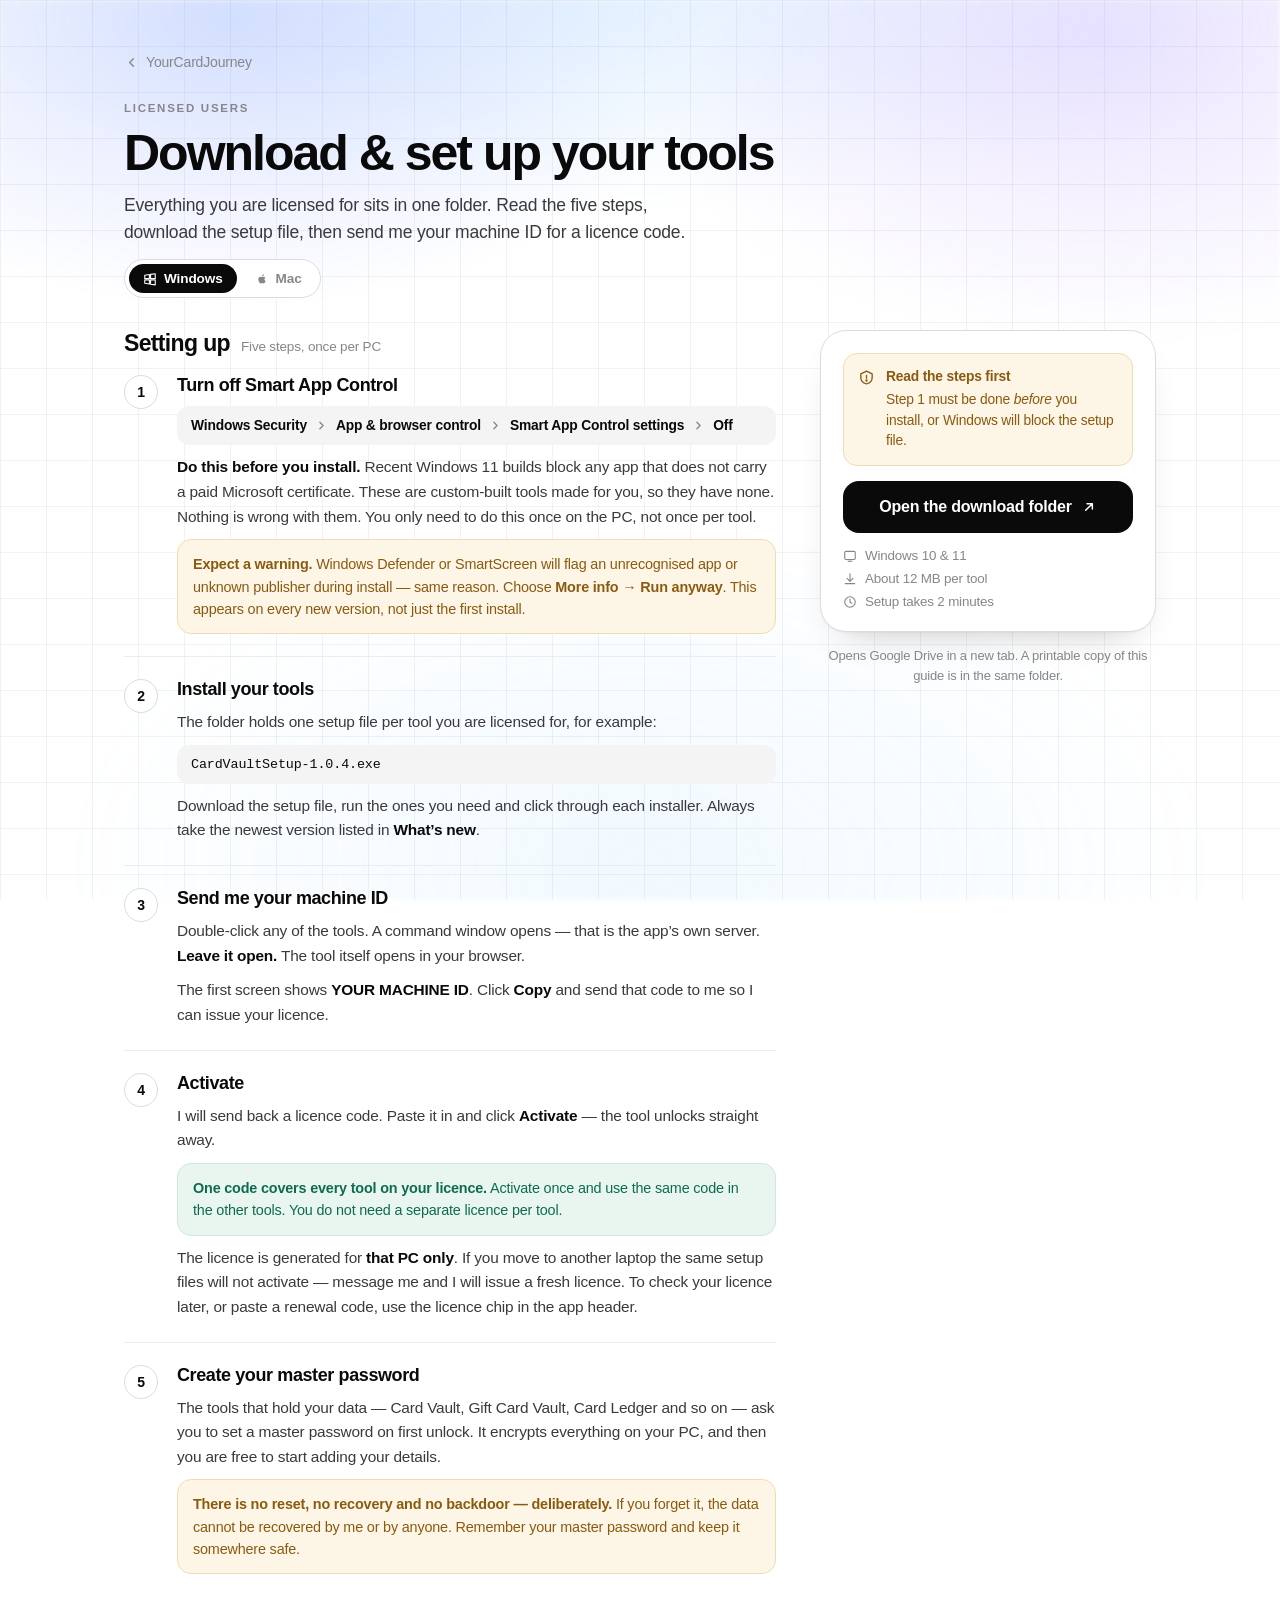
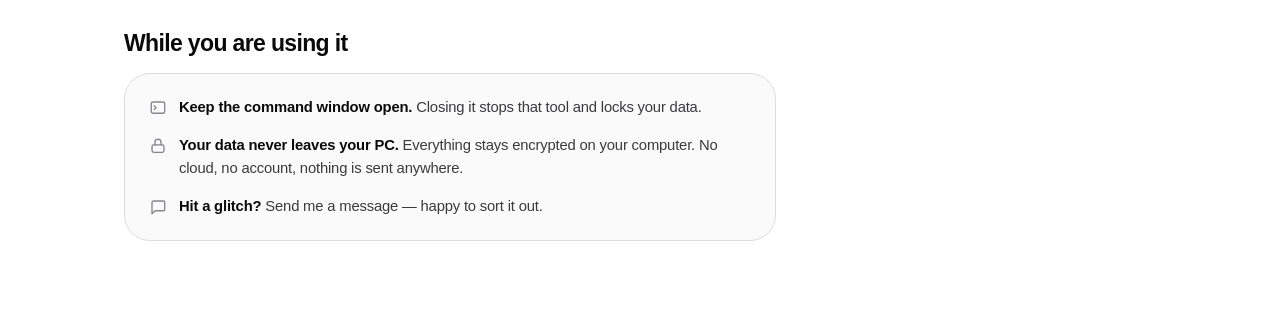
==== commit 645745a6: "Store hub: no launch wave, strictly one icon bump at a time, shine on every icon, cache-bust CSS/JS " ====
--- a/download/index.html
+++ b/download/index.html
@@ -9,7 +9,7 @@
   <link rel="icon" type="image/svg+xml" href="../favicon.svg" />
   <link rel="preconnect" href="https://rsms.me/" />
   <link rel="stylesheet" href="https://rsms.me/inter/inter.css" />
-  <link rel="stylesheet" href="../styles.css" />
+  <link rel="stylesheet" href="../styles.css?v=202610191528" />
 </head>
 <body>
 
@@ -42,6 +42,20 @@
   }
   .dl-hero p{color:var(--ink-2);font-size:17.5px;line-height:1.55;max-width:58ch;}
 
+  /* ---- platform switch ---- */
+  .dl-os{
+    display:inline-flex;align-items:center;gap:4px;width:fit-content;
+    border:1px solid var(--line-2);border-radius:999px;padding:4px;background:var(--bg);
+  }
+  .dl-os a,.dl-os span{
+    display:inline-flex;align-items:center;gap:7px;
+    font-size:13.6px;font-weight:600;letter-spacing:-0.01em;
+    padding:7px 14px;border-radius:999px;color:var(--muted);
+  }
+  .dl-os .is-on{background:var(--ink);color:#fff;}
+  .dl-os a:hover{color:var(--ink);}
+  .dl-os svg{width:14px;height:14px;flex:none;}
+
   /* ---- two-column shell ---- */
   .dl-cols{
     display:grid;grid-template-columns:minmax(0,1fr) 336px;
@@ -169,6 +183,16 @@
     <div class="dl-eyebrow">Licensed users</div>
     <h1>Download &amp; set up your tools</h1>
     <p>Everything you are licensed for sits in one folder. Read the five steps, download the setup file, then send me your machine ID for a licence code.</p>
+    <nav class="dl-os" aria-label="Choose your platform">
+      <span class="is-on" aria-current="page">
+        <svg viewBox="0 0 24 24" fill="none" stroke="currentColor" stroke-width="1.9" stroke-linejoin="round"><path d="M3 5.6l8-1.2v7H3zM13 4.1l8-1.1v8.4h-8zM3 13.6h8v7l-8-1.2zM13 13.6h8V22l-8-1.1z"/></svg>
+        Windows
+      </span>
+      <a href="mac/">
+        <svg viewBox="0 0 24 24" fill="currentColor"><path d="M16.2 12.6c0-2 1.6-3 1.7-3.05-.9-1.35-2.35-1.55-2.85-1.55-1.2-.15-2.35.7-3 .7-.6 0-1.55-.7-2.55-.7-1.3 0-2.5.75-3.2 1.95-1.35 2.35-.35 5.8 1 7.7.65.9 1.4 1.95 2.4 1.9.95-.05 1.35-.6 2.5-.6 1.15 0 1.5.6 2.55.6 1.05 0 1.7-.9 2.35-1.85.75-1.05 1.05-2.1 1.05-2.15-.05 0-2-.8-2-2.95zM14.4 6.35c.5-.65.9-1.5.8-2.35-.75.05-1.7.5-2.25 1.15-.5.55-.95 1.45-.8 2.3.85.05 1.7-.4 2.25-1.1z"/></svg>
+        Mac
+      </a>
+    </nav>
   </header>
 
   <div class="dl-cols">
@@ -278,7 +302,7 @@
           <p><b>Read the steps first</b>Step 1 must be done <em>before</em> you install, or Windows will block the setup file.</p>
         </div>
 
-        <a class="dl-btn" href="https://drive.google.com/drive/folders/1nf1-8qKy1VycsJZbAxqwrcM1m_9rarsT" target="_blank" rel="noopener">
+        <a class="dl-btn" href="https://drive.google.com/drive/folders/1tNLwMhAb7rYitA-vB-qQTPZOIgWU58pC" target="_blank" rel="noopener">
           Open the download folder
           <svg width="16" height="16" viewBox="0 0 24 24" fill="none" stroke="currentColor" stroke-width="2.2" stroke-linecap="round" stroke-linejoin="round"><path d="M7 17L17 7M9 7h8v8"/></svg>
         </a>
--- a/styles.css
+++ b/styles.css
@@ -778,7 +778,7 @@
   transition: transform 0.4s var(--ease), box-shadow 0.4s var(--ease), filter 0.4s var(--ease);
 }
 .tile svg { width: 27px; height: 27px; display: block; }
-.card:hover .tile {
+.card:hover .tile, .card.play .tile {
   transform: translateY(-2px) scale(1.05);
   filter: brightness(1.06) saturate(1.05);
   box-shadow:
@@ -803,30 +803,30 @@
 
 /* 01 Ledger: entry rows write themselves in sequence */
 .an-row { stroke-dasharray: 100; }
-.card:hover .an-row { animation: an-write 0.5s var(--ease) both; }
-.card:hover .an-d2 { animation-delay: 0.14s; }
-.card:hover .an-d3 { animation-delay: 0.28s; }
+.card:hover .an-row, .card.play .an-row { animation: an-write 0.5s var(--ease) both; }
+.card:hover .an-d2, .card.play .an-d2 { animation-delay: 0.14s; }
+.card:hover .an-d3, .card.play .an-d3 { animation-delay: 0.28s; }
 @keyframes an-write { from { stroke-dashoffset: 100; } to { stroke-dashoffset: 0; } }
 
 /* 02 Card Vault: stripe slides on, signature stamps in */
 .an-stripe, .an-sig { transform-box: fill-box; transform-origin: left center; }
-.card:hover .an-stripe { animation: an-grow 0.5s var(--ease) both; }
-.card:hover .an-sig { animation: an-grow 0.45s 0.22s var(--ease) both; }
+.card:hover .an-stripe, .card.play .an-stripe { animation: an-grow 0.5s var(--ease) both; }
+.card:hover .an-sig, .card.play .an-sig { animation: an-grow 0.45s 0.22s var(--ease) both; }
 @keyframes an-grow { from { transform: scaleX(0); } to { transform: scaleX(1); } }
 
 /* 03 Gift Card Vault: keyhole turns like a dial being locked */
 .an-dial { transform-box: view-box; transform-origin: 12px 10.6px; }
-.card:hover .an-dial { animation: an-turn 0.85s var(--ease) both; }
+.card:hover .an-dial, .card.play .an-dial { animation: an-turn 0.85s var(--ease) both; }
 @keyframes an-turn { 60% { transform: rotate(200deg); } 100% { transform: rotate(180deg); } }
 
 /* 04 Gift Card Loader: ribbon bow gives a happy wiggle */
 .an-bow { transform-box: view-box; transform-origin: 12px 5.5px; }
-.card:hover .an-bow { animation: an-wiggle 0.7s var(--ease); }
+.card:hover .an-bow, .card.play .an-bow { animation: an-wiggle 0.7s var(--ease); }
 @keyframes an-wiggle { 25% { transform: rotate(-13deg); } 60% { transform: rotate(9deg); } 100% { transform: rotate(0); } }
 
 /* 05 Amex Shopwise: the gift box does an excited bounce */
 .an-box { transform-box: view-box; transform-origin: 12px 19.5px; }
-.card:hover .an-box { animation: an-bounce 0.7s var(--ease); }
+.card:hover .an-box, .card.play .an-box { animation: an-bounce 0.7s var(--ease); }
 @keyframes an-bounce {
   30% { transform: translateY(-2.6px) scaleY(1.06); }
   55% { transform: translateY(0) scaleY(0.94); }
@@ -836,26 +836,62 @@
 
 /* 06 RuPay Redeem: the check redraws — redeemed! */
 .an-check { stroke-dasharray: 100; }
-.card:hover .an-check { animation: an-write 0.55s 0.08s var(--ease) both; }
+.card:hover .an-check, .card.play .an-check { animation: an-write 0.55s 0.08s var(--ease) both; }
 
 /* 07 Quick Mailer: envelope lifts off, flap seals shut */
 .an-send { transform-box: view-box; transform-origin: 12px 12px; }
-.card:hover .an-send { animation: an-fly 0.8s var(--ease); }
+.card:hover .an-send, .card.play .an-send { animation: an-fly 0.8s var(--ease); }
 @keyframes an-fly {
   30% { transform: translate(1.6px, -1.6px) rotate(-7deg); }
   60% { transform: translate(-0.5px, 0.4px) rotate(2deg); }
   100% { transform: none; }
 }
 .an-flap { stroke-dasharray: 100; }
-.card:hover .an-flap { animation: an-write 0.5s 0.1s var(--ease) both; }
+.card:hover .an-flap, .card.play .an-flap { animation: an-write 0.5s 0.1s var(--ease) both; }
 
 /* 08 Focus Sprint: press the crown, needle sweeps a lap */
 .an-needle { transform-box: view-box; transform-origin: 12px 13.5px; }
-.card:hover .an-needle { animation: an-sweep-once 0.9s 0.12s var(--ease) both; }
+.card:hover .an-needle, .card.play .an-needle { animation: an-sweep-once 0.9s 0.12s var(--ease) both; }
 @keyframes an-sweep-once { to { transform: rotate(360deg); } }
 .an-btn { transform-box: view-box; transform-origin: 12px 3px; }
-.card:hover .an-btn { animation: an-press 0.4s var(--ease); }
+.card:hover .an-btn, .card.play .an-btn { animation: an-press 0.4s var(--ease); }
 @keyframes an-press { 30% { transform: translateY(1.4px); } 100% { transform: none; } }
+
+/* 09 Karat Board: bullion bars stack up, bottom first (as in the app's brand mark) */
+.an-ingot { transform-box: fill-box; transform-origin: center bottom; }
+.card:hover .an-ingot, .card.play .an-ingot { animation: an-stack 0.42s var(--ease) both; }
+.card:hover .an-ingot:nth-of-type(4), .card.play .an-ingot:nth-of-type(4) { animation-delay: 0s; }
+.card:hover .an-ingot:nth-of-type(2), .card.play .an-ingot:nth-of-type(2) { animation-delay: 0.07s; }
+.card:hover .an-ingot:nth-of-type(3), .card.play .an-ingot:nth-of-type(3) { animation-delay: 0.13s; }
+.card:hover .an-ingot:nth-of-type(1), .card.play .an-ingot:nth-of-type(1) { animation-delay: 0.2s; }
+@keyframes an-stack { from { transform: translateY(-4px) scaleY(.7); opacity: .35; } to { transform: none; opacity: 1; } }
+
+/* 10 BlinkDeal: the coin rim rings, the bolt strikes it */
+.an-rim, .an-bolt { transform-box: fill-box; transform-origin: center; }
+.card:hover .an-rim, .card.play .an-rim { animation: an-ring 0.55s var(--ease) both; }
+.card:hover .an-bolt, .card.play .an-bolt { animation: an-strike 0.55s var(--ease) both; }
+@keyframes an-ring { 0% { transform: scale(.82); opacity: .35; } 60% { transform: scale(1.07); opacity: 1; } 100% { transform: scale(1); opacity: 1; } }
+@keyframes an-strike {
+  0% { opacity: .15; transform: scale(.7) translateY(-2px); }
+  40% { opacity: 1; transform: scale(1.18); }
+  70% { opacity: .55; transform: scale(.97); }
+  100% { opacity: 1; transform: none; }
+}
+
+/* 11 AmazonGold: the coin rolls in, the smile draws itself */
+.an-roll { transform-box: fill-box; transform-origin: center; }
+.an-smile, .an-tip { stroke-dasharray: 40; }
+.card:hover .an-roll, .card.play .an-roll { animation: an-rollin 0.7s var(--ease) both; }
+.card:hover .an-smile, .card.play .an-smile { animation: an-draw 0.55s 0.12s var(--ease) both; }
+.card:hover .an-tip, .card.play .an-tip { animation: an-draw 0.3s 0.5s ease both; }
+@keyframes an-rollin { 0% { transform: translateX(-7px) rotate(-150deg); opacity: .4; } 100% { transform: none; opacity: 1; } }
+@keyframes an-draw { 0% { stroke-dashoffset: 40; opacity: .3; } 100% { stroke-dashoffset: 0; opacity: 1; } }
+
+/* 12 Reward Switch: the knob slides on and the rays light up */
+.an-knob { transform-box: fill-box; transform-origin: center; transition: transform 0.45s var(--ease); }
+.card:hover .an-knob, .card.play .an-knob { transform: translateX(7px); }
+.an-ray { transform-box: fill-box; transform-origin: center; opacity: 0; transform: scale(.4); transition: opacity 0.3s 0.15s, transform 0.4s 0.15s var(--ease); }
+.card:hover .an-ray, .card.play .an-ray { opacity: 1; transform: scale(1); }
 
 .card .idx {
   position: absolute;
@@ -902,28 +938,35 @@
   border-color: var(--line-2);
   box-shadow: 0 24px 50px var(--glow, rgba(0,0,0,0.08));
 }
-
-.lic-sub {
-  display: block;
-  margin-top: 7px;
-  font-size: 11.5px;
-  font-weight: 500;
-  letter-spacing: 0.01em;
-  color: var(--muted);
-}
-
-.lic-tag {
-  display: inline-block;
-  font-size: 12px;
-  font-weight: 600;
+/* the whole pricing card is a doorway to the download page */
+.lic-link { position: absolute; inset: 0; z-index: 3; border-radius: var(--radius); }
+.lic-card:has(.lic-link) { cursor: pointer; }
+.lic-link:focus-visible { outline: 2px solid var(--ink); outline-offset: -3px; }
+
+/* Download — the same gradient pill as the Lifetime Value tag, made clickable */
+.lic-dl {
+  margin-top: 22px;
+  display: inline-flex;
+  align-items: center;
+  gap: 8px;
+  font-size: 13px;
+  font-weight: 650;
   letter-spacing: 0.05em;
   text-transform: uppercase;
   color: #fff;
   background: var(--grad);
-  padding: 6px 13px;
+  padding: 12px 24px;
   border-radius: 999px;
   box-shadow: 0 6px 14px var(--glow, rgba(0,0,0,0.16));
-}
+  transition: transform 0.3s var(--ease), box-shadow 0.3s var(--ease);
+}
+.lic-dl svg { transition: transform 0.3s var(--ease); }
+.lic-dl:hover {
+  transform: translateY(-2px);
+  box-shadow: 0 14px 30px var(--glow, rgba(0,0,0,0.2));
+}
+.lic-dl:hover svg { transform: translateY(2px); }
+.lic-dl:focus-visible { outline: 2px solid var(--ink); outline-offset: 3px; }
 
 /* the amazon pay gift-card artwork rectangle */
 .lic-art {
@@ -1024,10 +1067,10 @@
 /* ---------- Social / Connect ---------- */
 /* Connect page hero is short — pull it up so "Say hello" starts near the top */
 .page-connect .hero { padding-top: 18px; padding-bottom: 8px; }
-.social { padding: 14px 26px 20px; max-width: 760px; margin: 0 auto; }
+.social { padding: 14px 26px 20px; max-width: 1120px; margin: 0 auto; }
 .social-grid {
   display: grid;
-  grid-template-columns: repeat(2, 1fr);
+  grid-template-columns: repeat(3, 1fr);
   gap: 22px;
 }
 .social-card {
@@ -1062,6 +1105,16 @@
 }
 .social-card:hover .arw-c { background: var(--ink); color: #fff; border-color: var(--ink); transform: translateX(4px); }
 .social-card .arw-c svg { width: 17px; height: 17px; }
+/* follower-count pill, top-right of each card */
+.social-card .reach {
+  position: absolute; top: 30px; right: 30px;
+  display: inline-flex; align-items: center; gap: 5px;
+  padding: 6px 12px; border-radius: 999px;
+  font-size: 13px; font-weight: 620; letter-spacing: -0.01em;
+  color: var(--ink); background: rgba(0,0,0,0.045); border: 1px solid var(--line);
+}
+.social-card .reach.up { color: #0f9d58; background: rgba(15,157,88,0.08); border-color: rgba(15,157,88,0.22); }
+.social-card .reach svg { width: 14px; height: 14px; }
 
 /* ---------- Footer ---------- */
 .footer {
@@ -1078,6 +1131,9 @@
 /* ---------- Responsive ---------- */
 @media (max-width: 1000px) {
   .grid { grid-template-columns: repeat(3, 1fr); }
+}
+@media (max-width: 900px) {
+  .social-grid { grid-template-columns: 1fr; max-width: 520px; margin: 0 auto; }
 }
 @media (max-width: 720px) {
   .grid { grid-template-columns: repeat(2, 1fr); }
@@ -1098,3 +1154,240 @@
   *, *::after, *::before { animation: none !important; transition-duration: 0.01ms !important; }
   .card, .reveal, .hero h1 .line span { opacity: 1 !important; transform: none !important; }
 }
+
+/* ---------- Tool hub: grouped, every tile a link ---------- */
+a.card { display: block; color: inherit; text-decoration: none; cursor: pointer; }
+a.card:focus-visible { outline: 2px solid var(--ink); outline-offset: 3px; }
+a.card::after {                       /* "opens" arrow, slides in on hover */
+  content: "";
+  position: absolute; right: 22px; bottom: 24px;
+  width: 16px; height: 16px;
+  background: var(--ink);
+  -webkit-mask: url("data:image/svg+xml,%3Csvg xmlns='http://www.w3.org/2000/svg' viewBox='0 0 24 24' fill='none' stroke='%23000' stroke-width='2.2' stroke-linecap='round' stroke-linejoin='round'%3E%3Cpath d='M7 17 17 7M9 7h8v8'/%3E%3C/svg%3E") center / contain no-repeat;
+          mask: url("data:image/svg+xml,%3Csvg xmlns='http://www.w3.org/2000/svg' viewBox='0 0 24 24' fill='none' stroke='%23000' stroke-width='2.2' stroke-linecap='round' stroke-linejoin='round'%3E%3Cpath d='M7 17 17 7M9 7h8v8'/%3E%3C/svg%3E") center / contain no-repeat;
+  opacity: 0; transform: translate(-6px, 6px);
+  transition: opacity 0.3s var(--ease), transform 0.35s var(--ease);
+}
+a.card:hover::after { opacity: 0.75; transform: translate(0, 0); }
+
+/* real app icons (Card Vault, Gift Card Vault, …) — the mark is the whole tile */
+.tile-mark { background: none; overflow: hidden; padding: 0; }
+.tile-mark img { width: 100%; height: 100%; display: block; }
+
+.hub-group { position: relative; z-index: 1; margin: 46px 0 16px; }
+.flow-line + .hub-group { margin-top: 0; }
+.hub-head {
+  display: flex; align-items: baseline; gap: 12px; flex-wrap: wrap;
+  font-size: 13px; font-weight: 700; letter-spacing: 0.12em; text-transform: uppercase;
+  background: var(--bg); width: max-content; max-width: 100%;
+  padding: 6px 16px 6px 0;
+}
+.hub-head small {
+  font-size: 13.5px; font-weight: 500; letter-spacing: -0.005em; text-transform: none;
+  color: var(--muted);
+}
+.hub-head b {
+  font-size: 11px; font-weight: 700; letter-spacing: 0;
+  min-width: 22px; height: 22px; padding: 0 7px; border-radius: 99px;
+  display: inline-flex; align-items: center; justify-content: center;
+  background: var(--tile); color: var(--ink-2);
+}
+
+/* ---------- Nav bell (Connect) ---------- */
+.nav-links { align-items: center; }
+.nav-links a.nav-bell {
+  display: inline-flex; align-items: center; gap: 7px;
+  padding: 7px 14px 7px 11px; border-radius: 99px;
+  border: 1px solid var(--line-2); background: var(--bg);
+  color: var(--ink);
+  transition: border-color 0.25s var(--ease), box-shadow 0.25s var(--ease), transform 0.25s var(--ease);
+}
+.nav-links a.nav-bell::after { display: none; }
+.nav-links a.nav-bell:hover,
+.nav-links a.nav-bell.active { border-color: var(--ink); box-shadow: 0 6px 18px rgba(0,0,0,0.08); }
+.nav-bell svg { transform-origin: 50% 12%; animation: bell-ring 6s var(--ease) 1.2s infinite; }
+.nav-bell:hover svg { animation: bell-ring 1s var(--ease); }
+.nav-bell-dot {
+  position: absolute; top: 5px; left: 22px;
+  width: 7px; height: 7px; border-radius: 50%;
+  background: #f43f5e; box-shadow: 0 0 0 2px var(--bg);
+  animation: bell-dot 2s ease-in-out infinite;
+}
+@keyframes bell-ring {
+  0%, 16%, 100% { transform: rotate(0); }
+  2% { transform: rotate(16deg); } 4% { transform: rotate(-14deg); }
+  6% { transform: rotate(11deg); }  8% { transform: rotate(-8deg); }
+  10% { transform: rotate(5deg); }  12% { transform: rotate(-3deg); }
+}
+@keyframes bell-dot { 0%, 100% { transform: scale(1); } 50% { transform: scale(1.3); } }
+@media (max-width: 560px) { .nav-bell span { display: none; } .nav-links a.nav-bell { padding: 8px; } .nav-bell-dot { left: 20px; } }
+@media (prefers-reduced-motion: reduce) { .nav-bell svg, .nav-bell-dot { animation: none; } }
+
+/* hub is now the first section on the page */
+main > .tools:first-child { padding-top: 48px; }
+
+
+/* ---------- Hub: phone home-screen panels (mobile first) ---------- */
+.tools { max-width: 1060px; padding: 14px 16px 26px; }
+main > .tools:first-child { padding-top: 14px; }
+.hub-panels { display: grid; gap: 14px; }
+
+.hub-panel {
+  position: relative;
+  background: rgba(255,255,255,0.86);
+  -webkit-backdrop-filter: blur(10px); backdrop-filter: blur(10px);
+  border: 1px solid var(--line);
+  border-radius: 26px;
+  padding: 16px 10px 14px;
+  box-shadow: 0 1px 0 rgba(0,0,0,0.02), 0 14px 34px -22px rgba(0,0,0,0.18);
+}
+/* a thin wash of the group's colour along the top edge */
+.hub-panel::before {
+  content: ""; position: absolute; left: 22px; right: 22px; top: -1px; height: 2px;
+  border-radius: 2px;
+  background: linear-gradient(90deg, transparent, var(--accent), transparent);
+  opacity: 0.55;
+}
+
+.hub-panel .hub-head {
+  display: flex; align-items: center; gap: 9px;
+  width: auto; margin: 0 8px 14px; padding: 0;
+  background: none;
+  font-size: 11.5px; font-weight: 700; letter-spacing: 0.14em; text-transform: uppercase;
+  color: var(--ink-2);
+}
+.hub-panel .hub-head::before {
+  content: ""; width: 8px; height: 8px; border-radius: 50%;
+  background: var(--accent);
+  box-shadow: 0 0 0 4px color-mix(in srgb, var(--accent) 16%, transparent);
+}
+.hub-panel .hub-head b {
+  margin-left: auto;
+  background: color-mix(in srgb, var(--accent) 10%, #fff);
+  color: var(--accent);
+}
+
+/* icons: 4 across, name underneath — nothing else */
+.tools .grid { grid-template-columns: repeat(4, minmax(0, 1fr)); gap: 14px 4px; }
+.tools .card {
+  display: flex; flex-direction: column; align-items: center; text-align: center;
+  min-height: 0; padding: 4px 2px 2px;
+  background: none; border: 0; border-radius: 16px;
+  overflow: visible;
+  -webkit-tap-highlight-color: transparent;
+}
+.tools .card:hover { border: 0; box-shadow: none; }
+.tools .card .idx, .tools a.card::after { display: none; }
+.tools .card .tile {
+  width: 58px; height: 58px; border-radius: 17px;
+}
+.tools .card .tile svg { width: 28px; height: 28px; }
+.tools .card .tile-mark { box-shadow: 0 8px 18px var(--glow, rgba(0,0,0,0.14)); }
+.tools .card:active .tile { transform: scale(0.9); transition-duration: 0.12s; }
+.tools .card h3 {
+  margin-top: 8px;
+  font-size: 12.5px; font-weight: 600; letter-spacing: -0.01em; line-height: 1.22;
+  color: var(--ink);
+}
+.tools .card p { display: none; }
+
+/* closing line, under the panels */
+.hub-foot { margin: 30px auto 0; padding: 0 8px; }
+.hub-foot h2 { font-size: clamp(24px, 6.4vw, 38px); }
+.hub-foot p { font-size: 14.5px; }
+
+/* laptop: two panels a row; bigger icons; description rises on hover */
+@media (min-width: 760px) {
+  .tools { padding-top: 30px; }
+  main > .tools:first-child { padding-top: 30px; }
+  .hub-panels { grid-template-columns: 1fr 1fr; gap: 18px; }
+  .hub-panel { padding: 20px 14px 18px; }
+  .tools .grid { gap: 16px 6px; }
+  .tools .card .tile { width: 64px; height: 64px; border-radius: 19px; }
+  .tools .card .tile svg { width: 30px; height: 30px; }
+  .tools .card h3 { font-size: 13.5px; }
+}
+@media (hover: hover) and (min-width: 760px) {
+  .tools .card p {
+    display: block; position: absolute; z-index: 6;
+    left: 50%; bottom: calc(100% + 4px);
+    margin: 0; padding: 7px 11px; border-radius: 10px;
+    white-space: nowrap;
+    font-size: 12px; font-weight: 500; line-height: 1.2; color: #fff;
+    background: var(--ink);
+    box-shadow: 0 10px 24px -8px rgba(0,0,0,0.35);
+    opacity: 0; transform: translate(-50%, 8px) scale(0.96);
+    pointer-events: none;
+    transition: opacity 0.22s var(--ease), transform 0.3s var(--ease);
+  }
+  .tools .card:hover p, .tools .card:focus-visible p { opacity: 1; transform: translate(-50%, 0) scale(1); }
+}
+
+/* ---------- Icons come alive on their own (phones have no hover) ----------
+   app.js adds .play to a tile: a wave on arrival, then one at a time. */
+.tools .card.play .tile { animation: tile-pop 0.7s var(--ease); }
+@keyframes tile-pop {
+  0% { transform: scale(1); }
+  30% { transform: translateY(-4px) scale(1.08); }
+  60% { transform: translateY(0) scale(0.97); }
+  100% { transform: scale(1); }
+}
+@media (prefers-reduced-motion: reduce) {
+  .tools .card.play .tile, .tools .card .tile *, .tools .card .tile::after { animation: none !important; }
+}
+
+/* ---------- Each icon = its portal's own logo, moving the way it does there ---------- */
+.tools .card .tile { position: relative; overflow: hidden; }
+.tools .card .tile .svg-full { width: 84%; height: 84%; }
+
+/* Card Vault + Gift Card Vault (phone apps): the key pops into the keyhole, the bow wiggles */
+.an-key, .an-gbow { transform-box: fill-box; transform-origin: center; }
+.card:hover .an-key, .card.play .an-key { animation: an-pop-key 0.45s 0.22s cubic-bezier(.34,1.56,.64,1) both; }
+@keyframes an-pop-key { from { transform: scale(0); } to { transform: scale(1); } }
+.card:hover .an-gbow, .card.play .an-gbow { animation: an-gbow 0.7s var(--ease); }
+@keyframes an-gbow { 0%,100% { transform: rotate(0) scale(1); } 30% { transform: rotate(-12deg) scale(1.12); } 60% { transform: rotate(8deg); } }
+
+/* FlipkartGold: the coin drops into the bag, the bag bounces */
+.mk-coin, .mk-bag { transform-box: fill-box; transform-origin: center; }
+.card:hover .mk-coin, .card.play .mk-coin { animation: mk-drop 0.55s cubic-bezier(.5,0,.8,.4) both; }
+.card:hover .mk-bag, .card.play .mk-bag { animation: mk-bounce 0.5s var(--ease) 0.45s both; }
+@keyframes mk-drop { 0% { transform: translateY(-4px) rotate(-20deg); opacity: 1; } 70% { transform: translateY(7px) rotate(10deg); opacity: 1; } 100% { transform: translateY(9px) rotate(0); opacity: 0; } }
+@keyframes mk-bounce { 0% { transform: scaleY(1); } 35% { transform: scaleY(.88) translateY(1px); } 70% { transform: scaleY(1.05); } 100% { transform: scaleY(1); } }
+
+/* GiftDeals: the lid lifts, the bow springs; the ground drifts like the portal's sheen */
+.mk-lid { transition: transform .35s cubic-bezier(.34,1.56,.64,1); transform-origin: 12px 11px; }
+.mk-bow { transition: transform .4s cubic-bezier(.34,1.56,.64,1); transform-origin: 12px 8px; }
+.card:hover .mk-lid, .card.play .mk-lid { transform: translateY(-2.4px) rotate(-7deg); }
+.card:hover .mk-bow, .card.play .mk-bow { transform: scale(1.18); }
+.tile-sheen { background-size: 160% 160% !important; animation: sheen 9s ease-in-out infinite; }
+@keyframes sheen { 0%,100% { background-position: 0% 30%; } 50% { background-position: 100% 70%; } }
+
+/* WhichBike: always riding — speed lines stream past, a wheelie every few seconds */
+.tile-ride .wb-moto { position: relative; z-index: 1; transform: skewX(10deg); transform-origin: 70% 80%; animation: ride 3.6s var(--ease) infinite; }
+.card:hover .tile-ride .wb-moto { animation-duration: 1.2s; }
+.tile-ride .ls { position: absolute; left: -12px; height: 2px; width: 12px; border-radius: 2px; background: rgba(255,255,255,.85); animation: ls .7s linear infinite; }
+.tile-ride .ls:nth-of-type(1) { top: 30%; }
+.tile-ride .ls:nth-of-type(2) { top: 48%; width: 8px; animation-delay: .25s; }
+.tile-ride .ls:nth-of-type(3) { top: 66%; animation-delay: .45s; }
+@keyframes ride {
+  0%, 100% { transform: skewX(10deg) translateX(0); }
+  8% { transform: skewX(10deg) translateX(-1px) translateY(-.5px); }
+  16% { transform: skewX(10deg) translateX(0); }
+  62% { transform: skewX(10deg) translateX(2px) rotate(-16deg); }
+  72% { transform: skewX(10deg) translateX(1px) rotate(-10deg); }
+  82% { transform: skewX(10deg) translateX(0) rotate(0); }
+}
+@keyframes ls { from { transform: translateX(0); opacity: 0; } 30% { opacity: 1; } to { transform: translateX(80px); opacity: 0; } }
+
+/* the foil glint (from the gold portals' marks) - on every icon, with its bump */
+.tools .card .tile::after {
+  content: ""; position: absolute; inset: -40%;
+  background: linear-gradient(100deg, transparent 42%, rgba(255,255,255,.55) 50%, transparent 58%);
+  transform: translateX(-120%); opacity: 0; pointer-events: none;
+}
+.tools .card:hover .tile::after, .tools .card.play .tile::after { animation: an-foil .62s cubic-bezier(.3,.7,.3,1) .1s both; }
+@keyframes an-foil { 0% { transform: translateX(-120%); opacity: 0; } 35% { opacity: 1; } 100% { transform: translateX(120%); opacity: 0; } }
+.tools .card.play .tile-sheen { animation: tile-pop 0.7s var(--ease), sheen 9s ease-in-out infinite; }
+
+/* the hub arrives still: panels fade in, icons don't each slide up */
+.js .tools .card, .js .tools .card.in { opacity: 1; transform: none; transition: border-color .4s var(--ease); }
